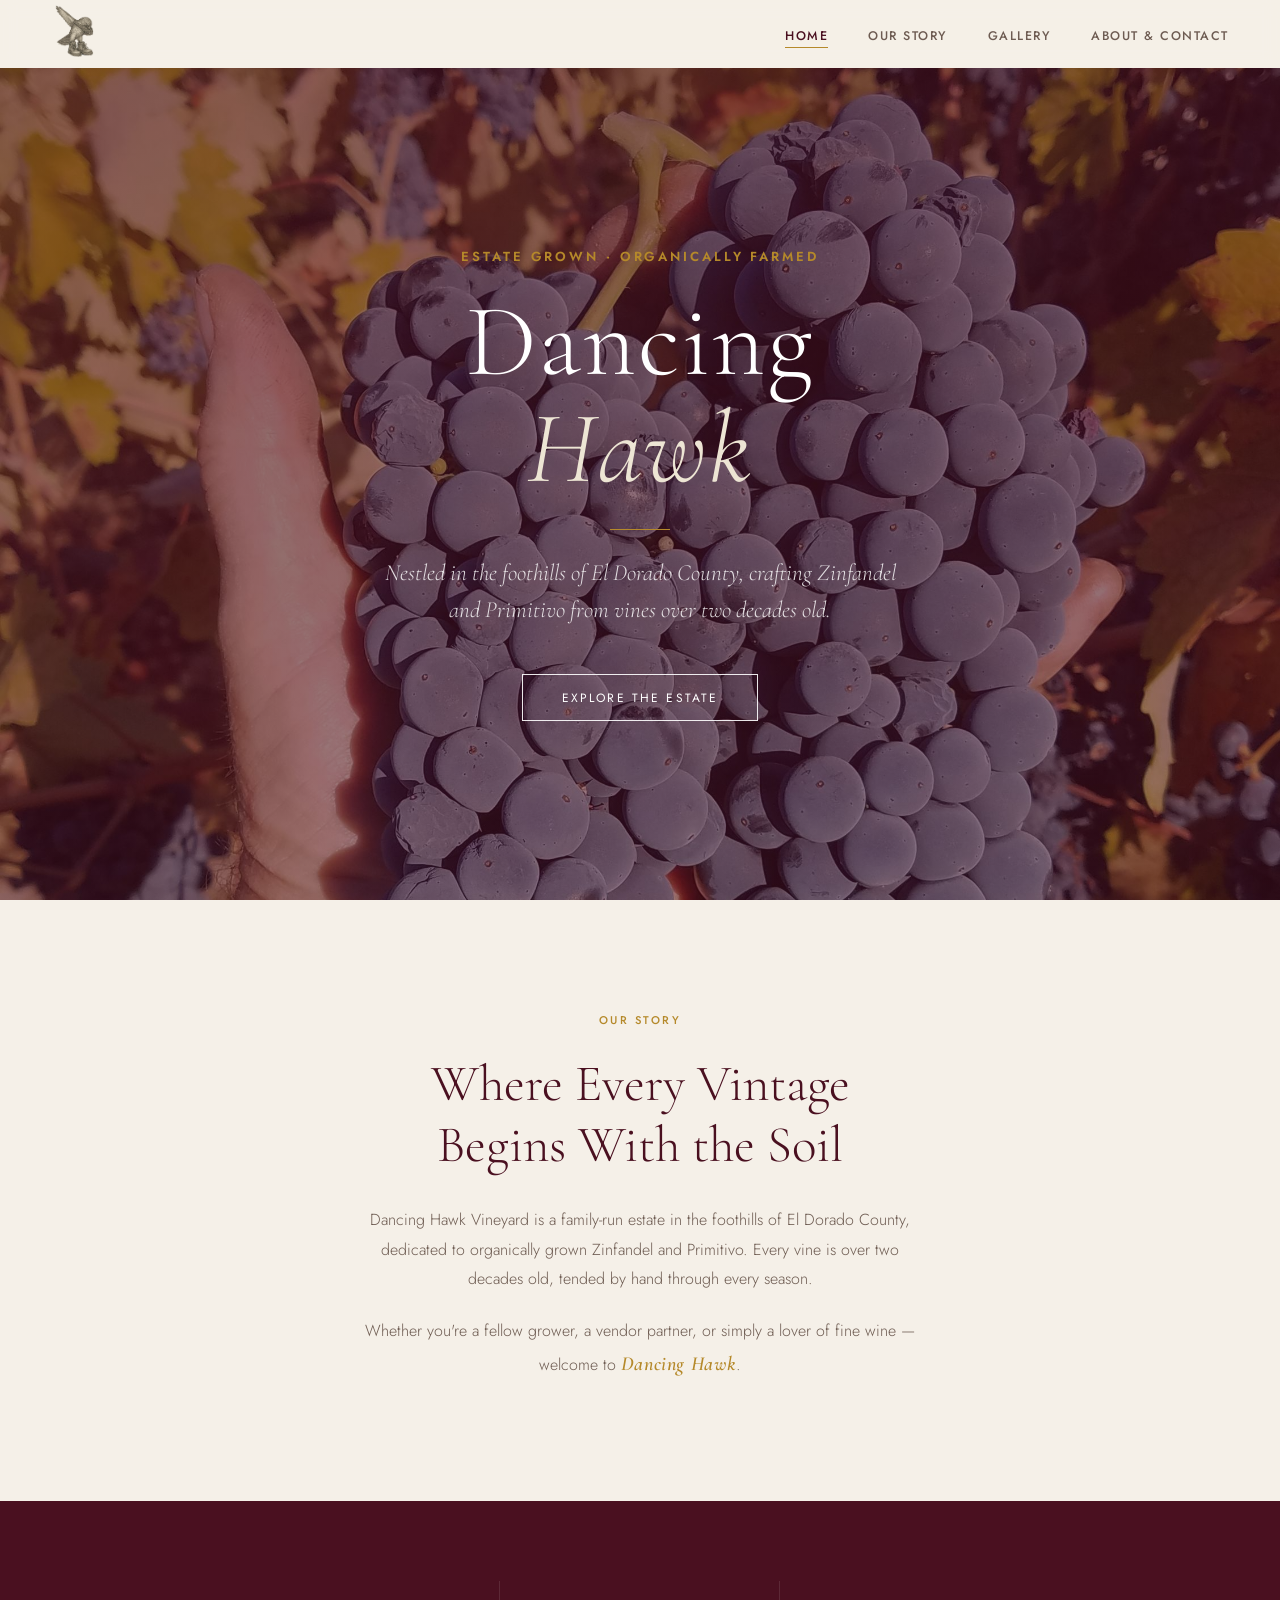
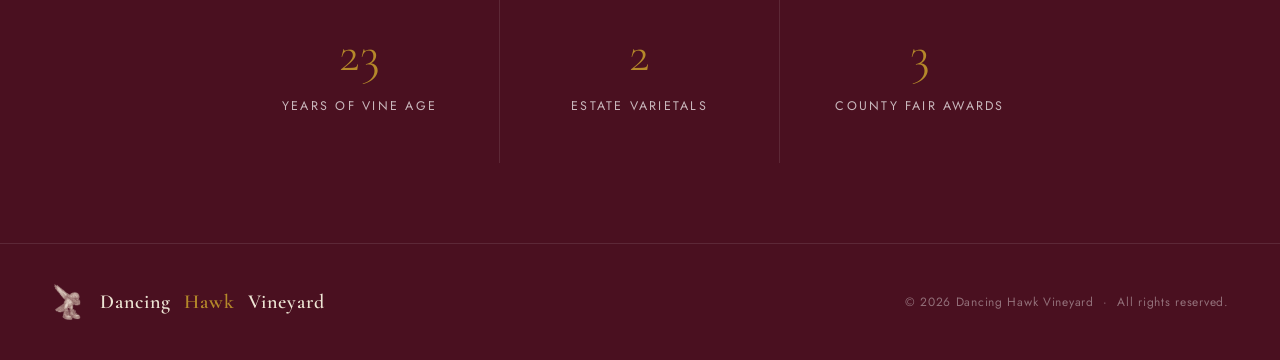
==== index.html @ 3e70b2fe "renaming to index.html for Github pages" ====
<!DOCTYPE html>

<html lang="en">
    <head>
        <meta charset="UTF-8" />
        <meta name="viewport" content="width=device-width, initial-scale=1.0" />
        <title>Dancing Hawk Vineyard</title>
        <!-- Google Fonts -->
        <link rel="preconnect" href="https://fonts.googleapis.com" />
        <link rel="preconnect" href="https://fonts.gstatic.com" crossorigin />
        <link href="https://fonts.googleapis.com/css2?family=Cormorant+Garamond:ital,wght@0,300;0,400;0,600;1,300;1,400&family=Jost:wght@300;400;500&display=swap" rel="stylesheet" />  
        <link rel="stylesheet" href="styles.css" />
    </head>
    <body>

        <!-- Navigation -->
        <nav>
            <a class="nav-brand" href="#" onclick="showPage('home')"> <img src="images/dancing-hawk-logo-removedbg.png" alt="Dancing Hawk Vineyard" class="nav-logo" /> </a>
            <ul class="nav-links">
                <li><a href="#" id="nav-home" class="active" onclick="showPage('home')">Home</a></li>
                <li><a href="#" id="nav-story" onclick="showPage('story')">Our Story</a></li>
                <li><a href="#" id="nav-gallery" onclick="showPage('gallery')">Gallery</a></li>                
                <li><a href="#" id="nav-about" onclick="showPage('about')">About & Contact</a></li>  
            </ul>
        </nav>

        <!-- Home Page -->
        <section class="page active" id="page-home">

            <!-- Hero Section -->
            <div class="hero">
                <div class="hero-bg"></div>
                <div class="hero-content">
                    <p class="hero-eyebrow">Estate Grown · Organically Farmed</p>
                    <h1 class="hero-title">Dancing<br /><em>Hawk</em></h1>
                    <div class="hero-divider"></div>
                    <p class="hero-sub">Nestled in the foothills of El Dorado County, crafting Zinfandel and Primitivo from vines over two decades old.</p>
                    <a class="hero-cta" href="#" onclick="showPage('gallery')">Explore the Estate</a>
                </div>
            </div>

            <!-- Intro Section -->
            <div class="intro-section reveal">
                <p class="section-label">Our Story</p>
                <h2 class="intro-heading">Where Every Vintage<br />Begins With the Soil</h2>
                <p class="intro-body">
                    Dancing Hawk Vineyard is a family-run estate in the foothills of El Dorado County, dedicated to organically grown Zinfandel and Primitivo. Every vine is over two decades old, tended by hand through every season.
                </p>
                <p class="intro-body">
                    Whether you're a fellow grower, a vendor partner, or simply a lover of fine wine — welcome to <span class="brand-accent">Dancing Hawk</span>.
                </p>
            </div>

            <!-- Features Section -->
            <div class="feature-strip reveal">
                <div class="feature-item">
                    <div class="feature-num">23</div>
                    <div class="feature-label">Years of Vine Age</div>
                </div>
                <div class="feature-item">
                    <div class="feature-num">2</div>
                    <div class="feature-label">Estate Varietals</div>
                </div>
                <div class="feature-item">
                    <div class="feature-num">3</div>
                    <div class="feature-label">County Fair Awards</div>
                </div>
            </div>

        </section>


        <!-- Story Page -->
        <section class="page" id="page-story">

            <!-- Story Hero -->
            <div class="story-hero">
                <div class="story-hero-bg"></div>
                <div class="story-hero-content">
                    <p class="section-label">Our Story</p>
                    <h2 class="story-hero-title">From the Ground Up</h2>
                </div>
            </div>

            <!-- The Site -->
            <div class="story-section reveal">
                <div class="story-text">
                    <p class="section-label">The Site</p>
                    <p class="story-body">Like all good stories, ours begins with the location.</p>
                    <p class="story-body">Our vineyard sits in El Dorado County, near the town of El Dorado, nestled within the Sierra Foothills AVA at 1,735 feet elevation. As they say out here, we're <em>above the fog and below the snow.</em> Neither is strictly true, but fog and snow days are few, and the valley fog often creeps right to the lowest edge of the vines.</p>
                    <p class="story-body">The property was chosen for three things: to build our home, plant our vineyard, and take in the views. To the west, the Big Canyon Reservoir, Rancho Seco, and the Sacramento Valley stretch all the way to Mt. Diablo. Pilot Hill anchors the northern skyline, and the snow-capped Crystal Range of the Sierra Nevada defines the east.</p>
                </div>
                <div class="story-image">
                    <img src="images/Clearing-PreVineyard-North.jpg" alt="The Land Before the Yineyard" />                    
                </div>
            </div>

            <!-- The Vineyard -->
            <div class="story-section story-section--reverse reveal">
                <div class="story-text">
                    <p class="section-label">The Vineyard</p>
                    <p class="story-body">The land was cleared, the home was built, and the vineyard was laid out by hand. Every post, wire, and vine placed ourselves.</p>
                    <p class="story-body">The 2.5-acre vineyard sits on a ridge in what we call a double saddle, shaped something like a Pringles chip. It dips east and west, rises north and south, with not a single level stretch of ground to be found. The rows run nearly true north to south, which serves the vines well. Cooling breezes roll down from the Sierras each night, giving way to warm valley air during the day. The fruit gets balanced hours of sun and shade, and equipment can run up and down the slope without fighting the terrain.</p>
                    <p class="story-body">Our Auburn-Series soil is shallow and rocky, perforated by ridges of Greenstone we call the <em>dragon spines,</em> running the same direction as our rows. Rather than blast them out or route around them, we incorporated them right into the vineyard.</p>
                    <p class="story-body">The farming is fully organic. No tilling, no disking, no insecticides. Native grasses and wildflowers are left to seed between the rows, keeping a healthy insect population that tends to take care of itself.</p>
                </div>
                <div class="story-image">
                    <img src="images/First-Planting-Vineyard.jpg" alt="First planting of the vineyard" />
                </div>
            </div>

            <!-- The Grapes -->
            <div class="story-section reveal">
                <div class="story-text">
                    <p class="section-label">The Grapes</p>
                    <p class="story-body">Zinfandel and Primitivo were chosen for their love of heat, their deep roots in the region, and a personal passion for what Zinfandel becomes in a glass.</p>
                    <p class="story-body">Summers here are hot and dry. Triple-digit days are common, and from May through November there is rarely a drop of rain. All vines are planted on 1103P rootstock, chosen for drought tolerance and adaptability to our sparse, rocky soil.</p>
                    <p class="story-body">We practice deficit irrigation, giving the vines just enough water to keep from burning off at the shoot tips and not a drop more. Winter rain is collected and stored; well water is used only as a last resort. The stress this puts on the vines is intentional. Smaller berries, more concentrated flavor, earlier ripening.</p>
                    <p class="story-body">By Labor Day, the Zinfandel is typically ready at around 24° Brix and 3.7 pH. Leave it a few weeks longer and we've seen it climb as high as 33° Brix. Rich, powerful, and entirely this place.</p>
                </div>
                <div class="story-image">
                    <img src="images/Nighttime-Bottling.jpg" alt="Bottling night" />
                </div>
            </div>

        </section>



        <!-- Gallery Page -->
        <section class="page" id="page-gallery">

            <!-- Gallery Header -->
            <div class="gallery-header reveal">
                <p class="section-label">Our Vineyard</p>
                <h2 class="gallery-title">A Glimpse of the Estate</h2>
            </div>

            <!-- Gallery Grid -->
            <div class="gallery-grid">
                <div class="gallery-item">
                    <img src="images/Lupine-Field.jpg" alt="Lupine fields in spring" />
                    <div class="gallery-caption"><p>Spring — Florescence</p></div>
                </div>

                <div class="gallery-item">
                    <img src="images/Beautiful-Vineyard-Sunset.jpg" alt="Vineyard at golden hour" />
                    <div class="gallery-caption"><p>Summer — Golden Hour</p></div>
                </div>

                <div class="gallery-item">
                    <img src="images/Primitivo-Picking-Harvest.jpg" alt="Primitivo picking at harvest" />
                    <div class="gallery-caption"><p>Fall — Harvest</p></div>
                </div>

                <div class="gallery-item">
                    <img src="images/Snowy-Vineyard-With-Son-Looking-In.jpg" alt="Vineyard in winter" />
                    <div class="gallery-caption"><p>Winter — Dormancy</p></div>
                </div>
            </div>

        </section>


        <!-- About & Contact Page -->
        <section class="page" id="page-about">

            <!-- About Layout -->
            <div class="about-layout reveal">

                <!-- Left Column: About -->
                <div class="about-col">
                    <p class="section-label">About the Vineyard</p>
                    <h2 class="about-heading">Rooted in Craft,<br />Guided by the Seasons</h2>
                    <p class="about-body">
                        Dancing Hawk Vineyard is owned and operated by Ken Johnson — viticulturalist, grower, and home winemaker operating out of El Dorado County, California.
                    </p>
                    <p class="about-body">
                        The estate grows two varietals: Zinfandel from an old vine clone originating in Monterey circa 1860, and Primitivo Clone 3 from UC Davis. Both are organically farmed on 23-year-old vines grown on 1103P rootstock.
                    </p>
                    <p class="about-body">
                        Grapes sourced from Dancing Hawk have gone on to win awards at the El Dorado County Fair, Amador County Fair, and Sacramento State Fair.
                    </p>
                    <div class="about-signature">Ken Johnson</div>
                </div>

                <!-- Right Column: Contact -->
                <div class="contact-col">
                    <div class="contact-card">
                        <h3 class="contact-heading">Get in Touch</h3>
                        <p class="contact-sub">Trade inquiries, vendor partnerships, and general questions welcome.</p>

                        <div class="form-group">
                            <label for="name">Your Name</label>
                            <input type="text" id="name" placeholder="Jane Smith"  />
                        </div>
                        <div class="form-group">
                            <label for="email">Email Address</label>
                            <input type="email" id="email" placeholder="jane@smith.com" />
                        </div>
                        <div class="form-group">
                            <label for="reason">Inquiry Type</label>
                            <select id="reason">
                                <option value="">— Select One —</option>
                                <option>Vendor / Trade Partnership</option>
                                <option>Wholesale Inquiry</option>
                                <option>General Question</option>
                                <option>Other</option>
                            </select>
                        </div>
                        <div class="form-group">
                            <label for="message">Message</label>
                            <textarea id="message" placeholder="Write your message here..."></textarea>
                        </div>
                        <button class="contact-submit-btn" onClick="handleSubmit()">Send Message</button>

                        <div class="contact-details">
                            <div class="contact-detail-row">
                                <span class="detail-label">Location</span>
                                <span class="detail-value">El Dorado County, California</span>
                            </div>
                            <div class="contact-detail-row">
                                <span class="detail-label">Email</span>
                                <span class="detail-value">kjatfarm@gmail.com</span>
                            </div>
                            <div class="contact-detail-row">
                                <span class="detail-label">Phone</span>
                                <span class="detail-value">530-391-2507</span>
                            </div>
                        </div>
                    </div>
                </div>  

            </div>

        </section>


        <!-- Footer  -->
        <footer>
            <div class="footer-brand">
                <img src="images/dancing-hawk-logo-removedbg.png" alt="Dancing Hawk Vineyard" class="footer-logo" /> Dancing <span>Hawk</span> Vineyard
            </div>
            <div class="footer-copy">
                &copy; <span id="year"></span> Dancing Hawk Vineyard &nbsp;·&nbsp; All rights reserved.
            </div>        
        </footer>


        

         <script src="script.js"></script>
    </body>
</html>
---- styles.css ----
:root {
    --wine:      #4a1020;
    --wine-mid:  #6b1c30;
    --cream:     #f5f0e8;
    --parchment: #ede5d4;
    --gold:      #b5892a;
    --sage:      #4a5e42;
    --text:      #2a1f1a;
    --muted:     #6e5c52;
    --border:    rgba(74, 16, 32, 0.15);
}

/* Strips Browser Default Styles */
*, *::before, *::after {
    box-sizing: border-box;
    margin: 0;
    padding: 0;
}

/* Body Styles */
body {
    font-family: 'Jost', sans-serif;
    background-color: var(--cream);
    color: var(--text);
    min-height: 100vh;
}

/* Reset Default Link Styles */
a {
    color: inherit;
    text-decoration: none;
}

/* Brand Accent */
.brand-accent {
  font-family: 'Cormorant Garamond', serif;
  font-style: italic;
  font-weight: 600;
  color: var(--gold);
  font-size: 1.25em;
  letter-spacing: 0.03em;
}

/* Navigation Styles */
nav {
    position: fixed;
    top: 0;
    left: 0;
    right: 0;
    z-index: 100;
    background: rgba(245, 240, 232, 0.96);
    backdrop-filter: blur(8px);
    display: flex;
    align-items: center;
    justify-content: space-between;
    padding: 0 4vw;
    height: 68px;
    transition: height 0.3s ease;
}

/* Navigation Brand */
.nav-brand {
    font-family: 'Cormorant Garamond', serif;
    font-size: 1.45rem;
    font-weight: 600;
    color: var(--wine);
    letter-spacing: 0.04em;
    text-decoration: none;
}

.nav-brand span {
    color: var(--gold);
}

/* Navigation Links */
.nav-links {
    display: flex;
    gap: 2.5rem;
    list-style: none;
}

.nav-links a {
    font-size: 0.78rem;
    font-weight: 500;
    letter-spacing: 0.12em;
    text-transform: uppercase;
    text-decoration: none;
    color: var(--muted);
    transition: color 0.2s;
}

.nav-links a:hover {
    color: var(--wine);
}

.nav-links a.active {
    color: var(--wine);
    border-bottom: 1.5px solid var(--gold);
    padding-bottom: 2px;
}

nav.scrolled {
    height: 54px;
}





/* Page Selection */
.page {
    display: none;
    padding-top: 68px;
    min-height: 100vh;
    animation: none;
}

.page.active {
    display: block;
}




/* Logo */
.nav-logo {
    height: 52px;
    width: auto;
    mix-blend-mode: multiply;
}




/* Hero Section */
.hero {
    position: relative;
    height: calc(100vh - 68px);
    display: flex;
    flex-direction: column;
    align-items: center;
    justify-content: center;
    text-align: center;
    overflow: hidden;
}

.hero-bg {
    position: absolute;
    inset: 0;
    background: linear-gradient(
        to bottom,
        rgba(74, 16, 32, 0.65) 0%,
        rgba(74, 16, 32, 0.60) 60%,
        rgba(74, 16, 32, 0.55) 100%
    ), url('images/zin-at-harvest-cluster.jpg') center 30% / cover no-repeat;
    background-color: var(--wine-mid);
}

.hero-content {
    position: absolute;
    z-index: 1;
    padding: 0 2rem;
}

.hero-eyebrow {
    font-size: 0.82rem;
    font-weight: 600;
    letter-spacing: 0.22em;
    text-transform: uppercase;
    color: var(--gold);
    margin-bottom: 1.4rem;
    animation: fadeUp 0.8s ease both;
    animation-delay: 0.2s;
}

.hero-title {
    font-family: 'Cormorant Garamond', serif;
    font-size: clamp(3.2rem, 8vw, 6.5rem);
    font-weight: 300;
    line-height: 1.05;
    color: #fff;
    letter-spacing: 0.02em;
    margin-bottom: 0.2em;
    animation: fadeUp 0.9s ease both;
    animation-delay: 0.45s;
}

.hero-title em {
    font-style: italic;
    color: var(--parchment);
}

.hero-divider {
    width: 60px;
    height: 1px;
    background: var(--gold);
    margin: 1.6rem auto;
    animation: expandWidth 0.7s ease both;
    animation-delay: 0.85s;
    width: 0;
}

.hero-sub {
    font-family: 'Cormorant Garamond', serif;
    font-size: clamp(1.1rem, 2.5vw, 1.45rem);
    font-weight: 300;
    font-style: italic;
    color: rgba(255, 255, 255, 0.82);
    max-width: 520px;
    line-height: 1.6;
    animation: fadeUp 0.8s ease both;
    animation-delay: 1s;
}

.hero .hero-cta {
    margin-top: 2.8rem;
    display: inline-block;
    border: 1px solid rgba(255, 255, 255, 0.9);
    color: #fff;
    text-decoration: none;
    font-size: 0.75rem;
    letter-spacing: 0.18em;
    text-transform: uppercase;
    padding: 0.85rem 2.4rem;
    transition: background 0.25s, border-color 0.25s;
    animation: fadeUp 0.8s ease both;
    animation-delay: 1.25s;
}

.hero .hero-cta:hover {
    background: rgba(255, 255, 255, 0.12);
    border-color: rgba(255, 255, 255, 0.85);
}


/* Intro Section */
.intro-section {
    max-width: 780px;
    margin: 0 auto;
    padding: 7rem 2rem 6rem;
    text-align: center;
}

.section-label {
    font-size: 0.7rem;
    font-weight: 500;
    letter-spacing: 0.22em;
    text-transform: uppercase;
    color: var(--gold);
    margin-bottom: 1.6rem;
}

.intro-heading {
    font-family: 'Cormorant Garamond', serif;
    font-size: clamp(2rem, 5vw, 3.2rem);
    font-weight: 300;
    line-height: 1.2;
    color: var(--wine);
    margin-bottom: 1.8rem;
}

.intro-body {
    font-size: 1rem;
    line-height: 1.85;
    color: var(--muted);
    font-weight: 300;
    max-width: 550px;
    margin: 0 auto 1.4rem;
}


/* Features Section */
.feature-strip {
    background: var(--wine);
    padding: 5rem 2rem 5rem;
    display: flex;
    justify-content: center;
}

.feature-item {
    flex: 1;
    max-width: 280px;
    text-align: center;
    padding: 3rem 2.5rem;
    border-right: 1px solid rgba(255, 255, 255, 0.1);
}

.feature-item:last-child {
    border-right: none;
}

.feature-num {
    font-family: 'Cormorant Garamond', serif;
    font-size: 3.2rem;
    font-weight: 300;
    color: var(--gold);
    line-height: 1;
    margin-bottom: 1rem;    
}

.feature-label {
    font-size: 0.78rem;
    letter-spacing: 0.18em;
    text-transform: uppercase;
    color: rgba(255, 255, 255, 0.7);
}



/* Story Section */
.story-hero {
    position: relative;
    height: 50vh;
    display: flex;
    align-items: center;
    justify-content: center;
    text-align: center;
    overflow: hidden;
}

.story-hero-bg {
    position: absolute;
    inset: 0;
    background: linear-gradient( to bottom, rgba(74, 16, 32, 0.6) 0%, rgba(74, 16, 32, 0.5) 100%), 
        url('images/Beautiful-Vineyard-Sunset.jpg') center / cover no-repeat;
    background-color: var(--wine-mid);
}

.story-hero-content {
    position: relative;
    z-index: 1;
}

.story-hero-title {
    font-family: 'Cormorant Garamond', serif;
    font-size: clamp(2.5rem, 6vw, 5rem);
    font-weight: 300;
    color: #fff;
    letter-spacing: 0.02em;
    margin-top: 0.8rem;
}

.story-section {
    max-width: 1100px;
    margin: 0 auto;
    padding: 5rem 2rem;
    display: grid;
    grid-template-columns: 1fr 1fr;
    gap: 5rem;
    align-items: stretch;
}

.story-section--reverse {
    direction: rtl;
}

.story-section--reverse .story-text {
    direction: ltr;
}

.story-section--reverse .story-image {
    direction: ltr;
}

.story-text .section-label {
    margin-bottom: 1.2rem;
}

.story-body {
    font-size: 0.97rem;
    line-height: 1.9;
    color: var(--muted);
    font-weight: 300;
    margin-bottom: 1.2rem;
}

.story-body em {
    font-style: italic;
    color: var(--text);
}

.story-image img {
    width: 100%;
    height: 100%;
    min-height: 320px;
    object-fit: cover;
    display: block;
}

/* Story Divider Between Sections */
.story-section + .story-section {
    border-top: 1px solid var(--border);
}




/* Gallery Section */
.gallery-header {
    text-align: center;
    padding: 3rem 2rem 2rem;
}

.gallery-title {
    font-family: 'Cormorant Garamond', serif;
    font-size: clamp(2rem, 5vw, 3rem);
    font-weight: 300;
    color: var(--wine);
    margin-bottom: 0.8rem;
}

.gallery-grid {
    display: grid;
    grid-template-columns: 1fr 1fr;
    gap: 6px;
    padding: 0 6px 6px;
}

.gallery-item {
    position: relative;
    overflow: hidden;
}

.gallery-item img {
    width: 100%;
    height: 480px;
    object-fit: cover;
    display: block;
    transition: transform 0.5s ease;
}

.gallery-item:hover img {
    transform: scale(1.05);
}

.gallery-caption {
    position: absolute;
    bottom: 0;
    left: 0;
    right: 0;
    background: linear-gradient(transparent, rgba(74, 16, 32, 0.75));
    padding: 3rem 1.5rem 1.2rem;
    opacity: 0;
    transition: opacity 0.3s ease;
}

.gallery-item:hover .gallery-caption {
    opacity: 1;
}

.gallery-caption p {
    color: #fff;
    font-family: 'Cormorant Garamond', serif;
    font-size: 1.1rem;
    font-style: italic;
    letter-spacing: 0.08em;
}




/* About Section */
.about-layout {
    max-width: 1100px;
    margin: 0 auto;
    padding: 5rem 2rem 6rem;
    display: grid;
    grid-template-columns: 1fr 1fr;
    gap: 3rem;
    align-items: start;
}

.about-heading {
    font-family: 'Cormorant Garamond', serif;
    font-size: clamp(2rem, 5vw, 3rem);
    font-weight: 300;
    color: var(--wine);
    margin: 0.8rem 0 1.6rem;
    line-height: 1.2;
}

.about-body {
    font-size: 0.97rem;
    line-height: 1.9;
    color: var(--text);
    font-weight: 400;
    margin-bottom: 1.4rem;
}

.about-signature {
    font-family: 'Cormorant Garamond', serif;
    font-size: 1.7rem;
    font-style: italic;
    color: var(--wine-mid);
    margin-bottom: 2rem;
}


/* Contact Section */
.contact-card {
    background: #e4d9c4;
    border: 1px solid var(--border);
    padding: 2.5rem;
}

.contact-heading {
    font-family: 'Cormorant Garamond', serif;
    font-size: 2rem;
    font-weight: 600;
    color: var(--wine);
    margin-bottom: 0.4rem;
}

.contact-sub {
    font-size: 1rem;
    color: var(--muted);
    margin-bottom: 2rem;
    font-weight: 300;
}

.form-group {
    margin-bottom: 1.2rem;
}

.form-group label {
    display: block;
    font-size: 0.72rem;
    letter-spacing: 0.14rem;
    text-transform: uppercase;
    color: var(--muted);
    margin-bottom: 0.45rem;
}

.form-group input, .form-group textarea, .form-group select {
    width: 100%;
    background: var(--cream);
    border: 1px solid var(--border);
    padding: 0.7rem 0.9rem;
    font-family: 'Jost', sans-serif;
    font-size: 0.95rem;
    color: var(--text);
    outline: none;
    transition: border-color 0.2s;
    appearance: none;
    text-align: center;
}

.form-group select:hover {
    border-color: var(--wine);
    cursor:pointer;
}

.form-group input, .form-group textarea {
    text-align: left;
}

.form-group textarea {
    resize: vertical;
    min-height: 100px;
}

.contact-submit-btn {
    width: 100%;
    background: var(--wine);
    color: var(--cream);
    border: none;
    cursor: pointer;
    font-family: 'Jost', sans-serif;
    font-size: 0.78rem;
    letter-spacing: 0.16em;
    text-transform: uppercase;
    padding: 1rem;
    margin-top: 0.5rem;
    transition: background 0.22s;
}

.contact-submit-btn:hover {
    background: var(--wine-mid);
}


/* Contact Details */
.contact-details {
    margin-top: 2rem;
    padding-top: 1.6rem;
    border-top: 1px solid var(--border);
}

.contact-detail-row {
    display: flex;
    gap: 0.8rem;
    align-items: flex-start;
    margin-bottom: 0.9rem;
}

.detail-label {
    font-size: 0.7rem;
    letter-spacing: 0.14em;
    text-transform: uppercase;
    color: var(--gold);
    min-width: 60px;
    padding-top: 2px;
}

.detail-value {
    font-size: 0.9rem;
    color: var(--muted);
    font-weight: 300;
}




/* Footer Styles */
footer {
    background: var(--wine);
    padding: 2.5rem 4vw;
    display: flex;
    align-items: center;
    justify-content: space-between;
    border-top: 1px solid rgba(255, 255, 255, 0.1);
}

.footer-brand {
    display: flex;
    align-items: center;
    gap: 0.8rem;
    font-family: 'Cormorant Garamond', serif;
    font-size: 1.25rem;
    font-weight: 600;
    color: var(--parchment);
    letter-spacing: 0.05em;
}

.footer-brand span {
    color: var(--gold);
}

.footer-copy {
    font-size: 0.75rem;
    color: rgba(255, 255, 255, 0.4);
    letter-spacing: 0.06em;
}

.footer-logo {
    height: 36px;
    width: auto;
    mix-blend-mode: screen;
}




/** Animations and Transitions **/
@keyframes fadeUp {
    from { opacity: 0; transform: translateY(28px); }
    to   { opacity: 1; transform: translateY(0); }
}

@keyframes expandWidth {
    from { width: 0; }
    to   { width: 60px; }
}

/* Scroll Reveal */
.reveal {
    opacity: 0;
    transform: translateY(36px); 
    transition: opacity 0.7s ease, transform 0.7s ease;
}

.reveal.revealed {
    opacity: 1;
    transform: translateY(0);
}



/** Page Fade Transitions **/
.page.active {
    animation: fadeIn 0.4s ease both;
}

@keyframes fadeIn {
    from { opacity: 0; }
    to   { opacity: 1; }
}




/* Responsive Styles */
@media (max-width: 768px) {

    /* Shrinks Navigation gap between links */
    .nav-links {
        gap: 1.2rem;
    }

    .nav-brand {
        font-size: 1.2rem;
    }

    /*Stacks Feature Items Vertically*/
    .feature-strip {
        flex-direction: column;
        align-items: center;
        padding: 3rem 2rem;
    }

    .feature-item {
        border-right: none;
        border-bottom: 1px solid rgba(255, 255, 255, 0.1);
        width: 100%;
        max-width: 100%;
        padding: 2rem 1.5rem;
    }

    .feature-item:last-child {
        border-bottom: none;
    }

    /* Story Section is Vertically Stacked */
    .story-section {
        grid-template-columns: 1fr;
        gap: 2rem;
        padding: 3rem 1.5rem;
    }

    .story-section--reverse {
        direction: ltr;
    }

    .story-image img {
        min-height: 260px;
    }

    /* Gallery Grid Becomes Single Column */
    .gallery-grid {
        grid-template-columns: 1fr;
    }

    .gallery-item img {
        height: 320px;
    }

    /* About Section Stacks Vertically */
    .about-layout {
        grid-template-columns: 1fr;
        gap: 2.5rem;
        padding: 3rem 1.5rem;
    }

    .hero-content {
        text-align: center;
        width: 100%;
    }

    footer {
        flex-direction: column;
        text-align: center;
        gap: 0.8rem;
        padding: 2rem;
    }
}

@media (max-width: 520px) {

    /* Navigation links for mobile */
    .nav-links {
        gap: 0.8rem;
    }

    .nav-links a {
        font-size: 0.68rem;
    }

    /* Hero Text Shrinks */
    .hero-sub {
        font-size: 1rem;
    }

    /* Intro Padding Shrinks */
    .intro-section {
        padding: 4rem 1.5rem 3rem;
    }

    .gallery-item img {
        height: 260px;
    }
}
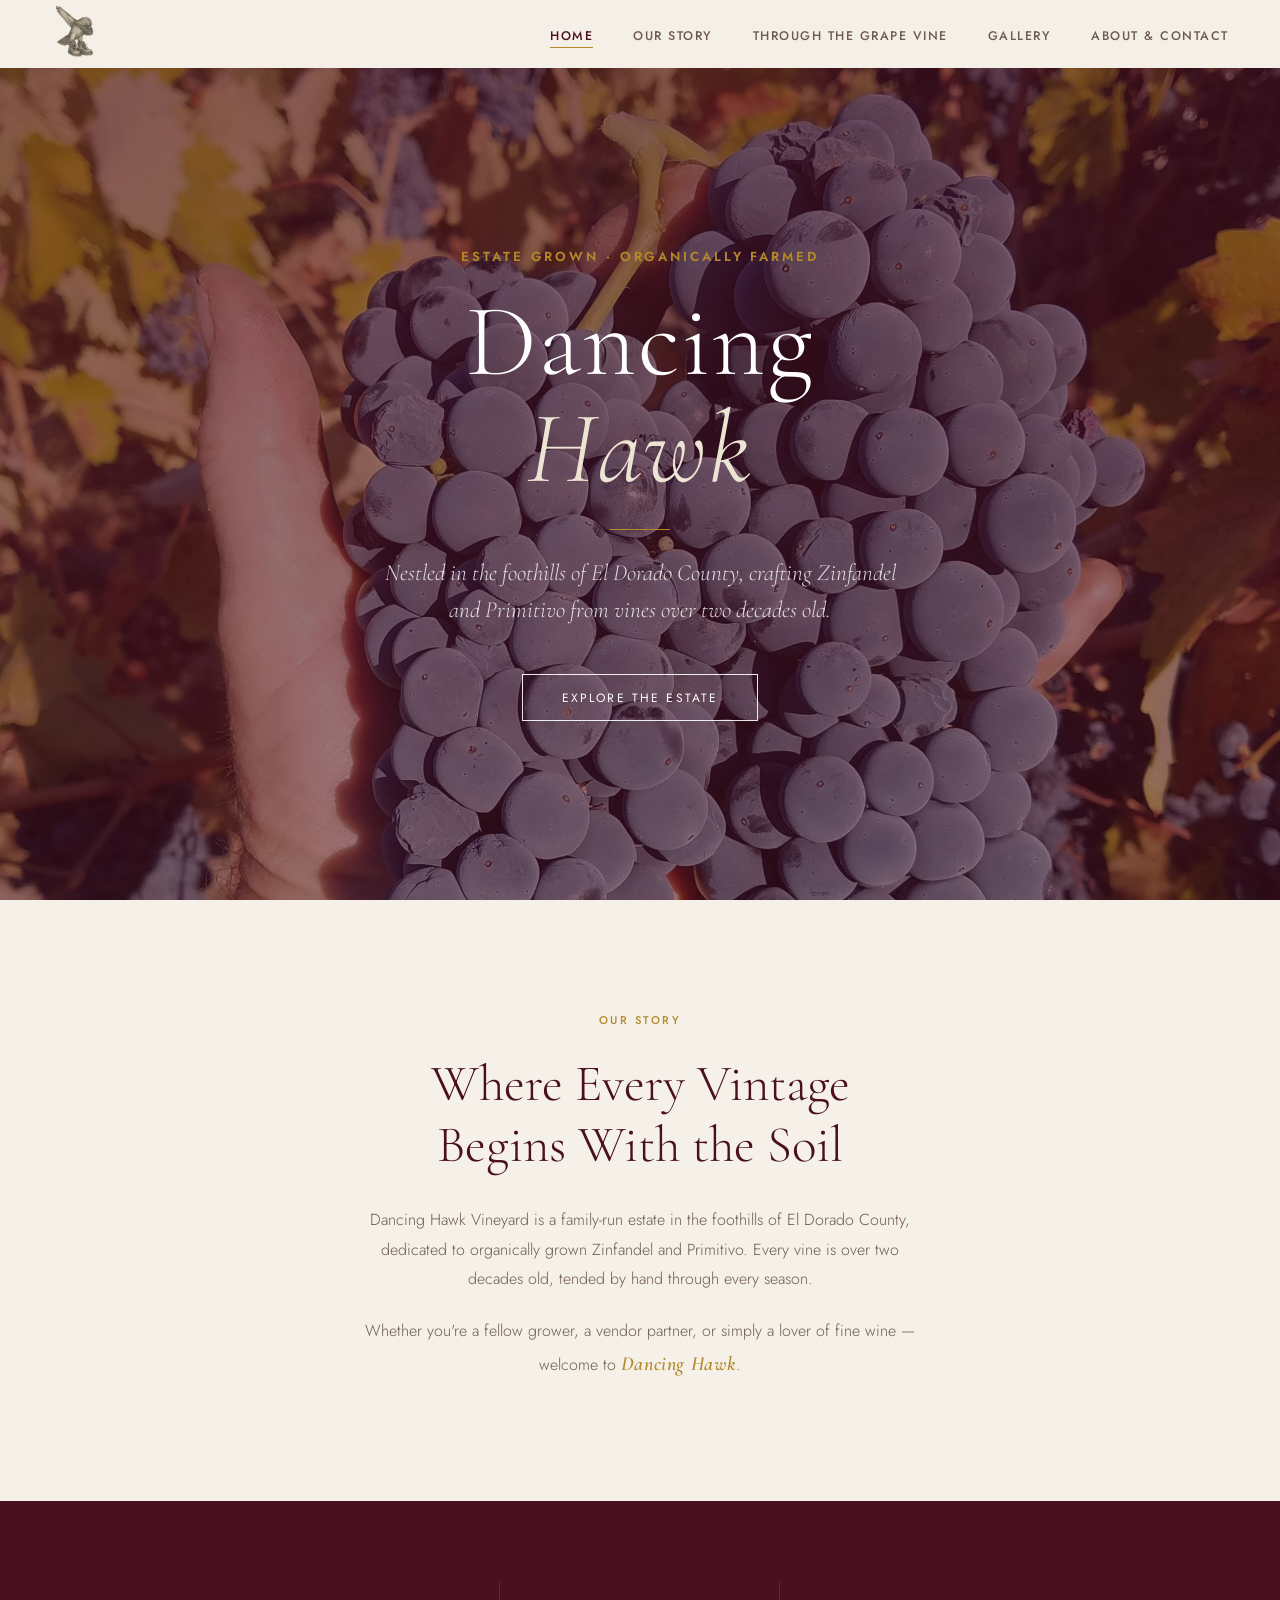
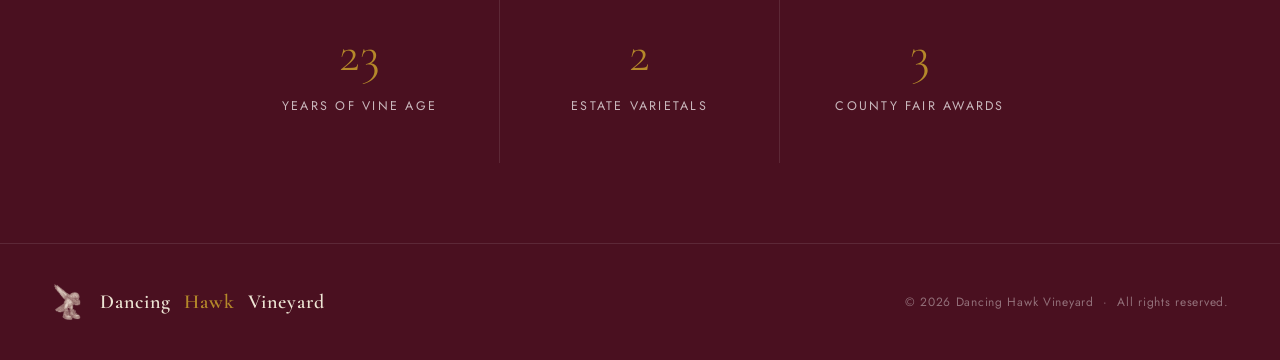
==== commit 0bd3ee14: "Added Blog Page" ====
--- a/index.html
+++ b/index.html
@@ -15,12 +15,13 @@
 
         <!-- Navigation -->
         <nav>
-            <a class="nav-brand" href="#" onclick="showPage('home')"> <img src="images/dancing-hawk-logo-removedbg.png" alt="Dancing Hawk Vineyard" class="nav-logo" /> </a>
+            <a class="nav-brand" href="javascript:void(0)" onclick="showPage('home')"> <img src="images/dancing-hawk-logo-removedbg.png" alt="Dancing Hawk Vineyard" class="nav-logo" /> </a>
             <ul class="nav-links">
-                <li><a href="#" id="nav-home" class="active" onclick="showPage('home')">Home</a></li>
-                <li><a href="#" id="nav-story" onclick="showPage('story')">Our Story</a></li>
-                <li><a href="#" id="nav-gallery" onclick="showPage('gallery')">Gallery</a></li>                
-                <li><a href="#" id="nav-about" onclick="showPage('about')">About & Contact</a></li>  
+                <li><a href="javascript:void(0)" id="nav-home" class="active" onclick="showPage('home')">Home</a></li>
+                <li><a href="javascript:void(0)" id="nav-story" onclick="showPage('story')">Our Story</a></li>
+                <li><a href="javascript:void(0)" id="nav-vintages" onclick="showPage('vine')">Through the Grape Vine</a></li>
+                <li><a href="javascript:void(0)" id="nav-gallery" onclick="showPage('gallery')">Gallery</a></li>
+                <li><a href="javascript:void(0)" id="nav-about" onclick="showPage('about')">About & Contact</a></li> 
             </ul>
         </nav>
 
@@ -35,7 +36,7 @@
                     <h1 class="hero-title">Dancing<br /><em>Hawk</em></h1>
                     <div class="hero-divider"></div>
                     <p class="hero-sub">Nestled in the foothills of El Dorado County, crafting Zinfandel and Primitivo from vines over two decades old.</p>
-                    <a class="hero-cta" href="#" onclick="showPage('gallery')">Explore the Estate</a>
+                    <a class="hero-cta" href="javascript:void(0)" onclick="showPage('gallery')">Explore the Estate</a>
                 </div>
             </div>
 
@@ -121,6 +122,43 @@
                 <div class="story-image">
                     <img src="images/Nighttime-Bottling.jpg" alt="Bottling night" />
                 </div>
+            </div>
+
+        </section>
+
+
+        <!-- Through the Grape Vine Page-->
+        <section class="page" id="page-vine">
+
+            <!-- Page Header -->
+             <div class="vine-header reveal">
+                <p class="section-label">From the Vineyard</p>
+                <h2 class="vine-title">Through the Grapevine</h2>
+                <p class="vine-subtitle">Updates, observations, and notes from the field. Straight from Ken's Mouth.</p>
+            </div>
+
+            <!-- Posts Container -->
+            <div class="vine-posts">
+                <!-- Copy this block to add a new entry. Fill in title, date, text, and photo. -->
+                <article class="vine-post reveal">
+
+                    <!-- Post Title -->
+                     <h3 class="post-title">Example Post Title</h3>
+
+                    <!-- Post Date -->
+                    <p class="post-date">June 15, 2026</p>
+
+                    <!-- Photos, upload images to folder first -->
+                     <div class="post-image">
+                        <img src="images/Primitivo-Picking-Harvest.jpg" alt="Describe your image here"/>
+                     </div>
+
+                     <!-- ✏️ YOUR TEXT — add as many paragraphs as needed -->
+                    <p class="post-body">This is where Ken can write his update. He can write as much or as little as he wants here. Just replace this text with whatever 
+                        he wishes to convey about the happenings in the vineyard.</p>
+                    <p class="post-body">He can add a second paragraph here if he wants to say more.</p>
+
+                </article>
             </div>
 
         </section>
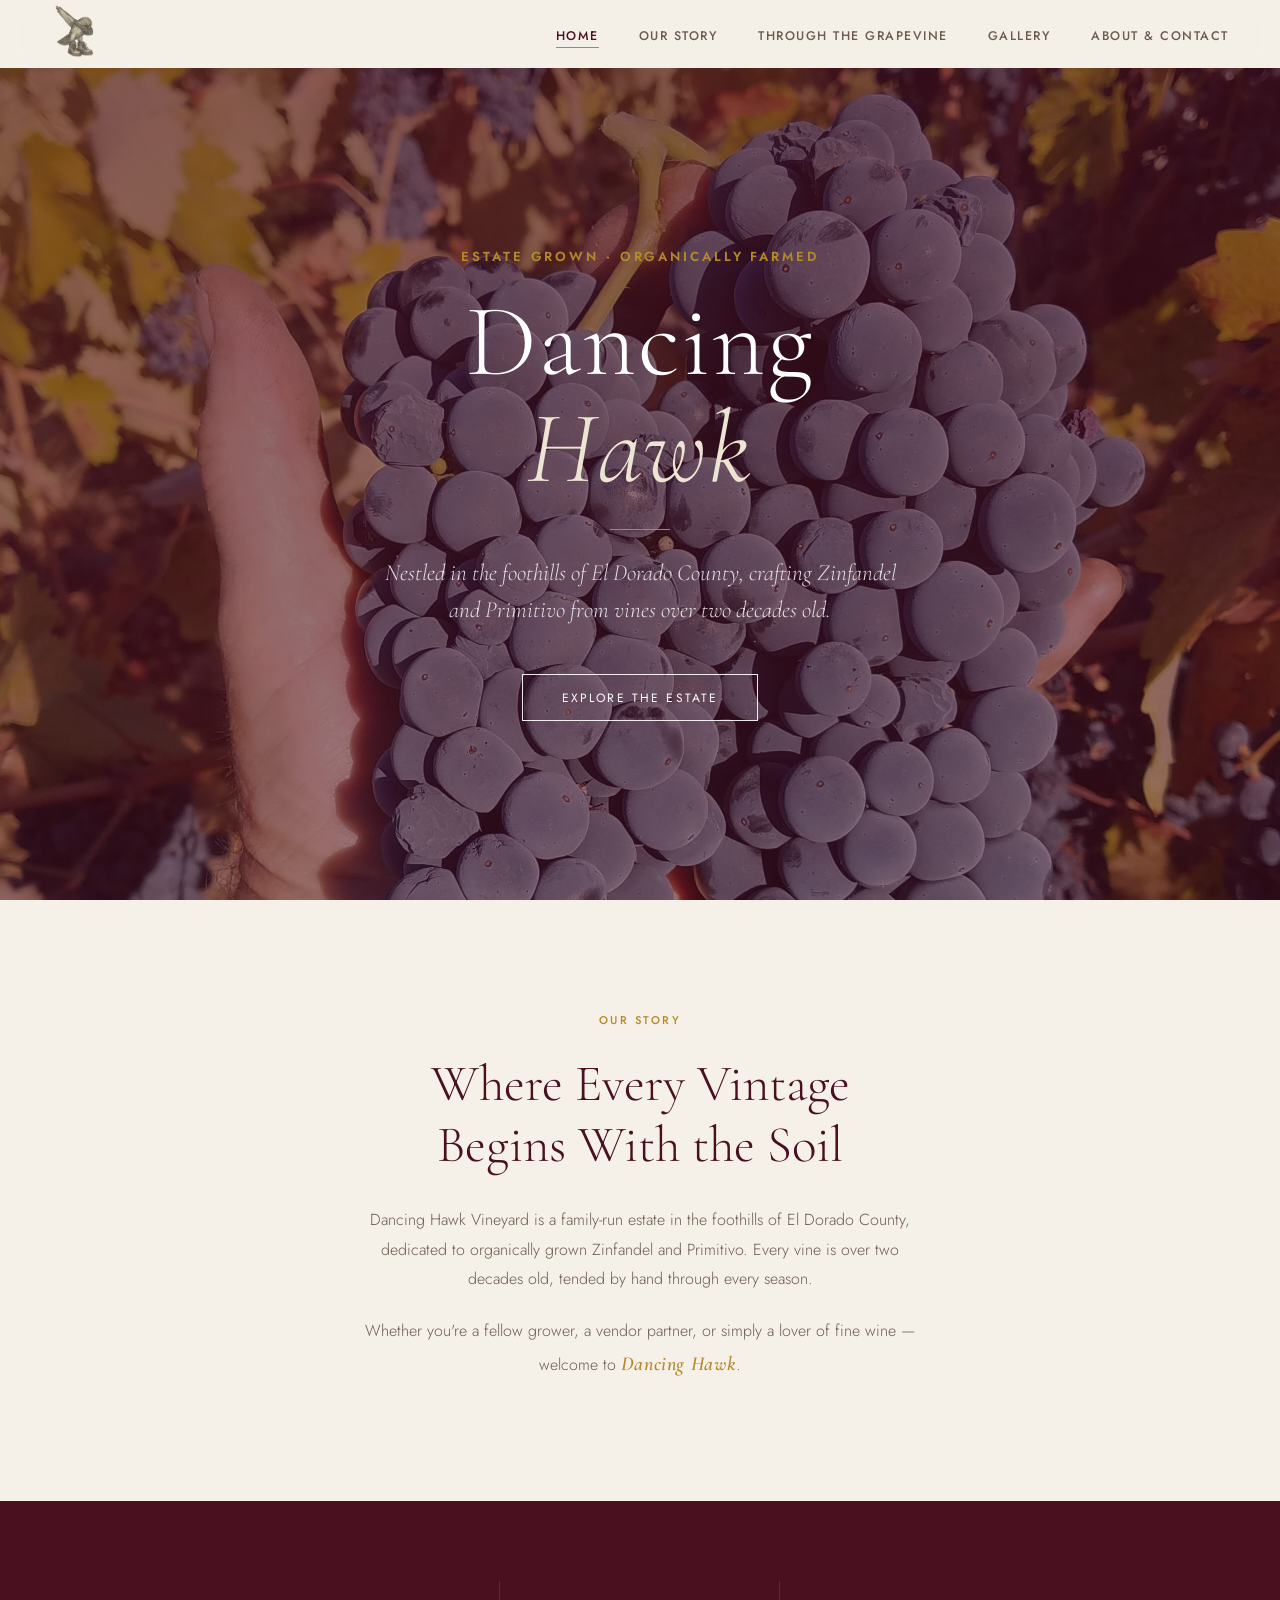
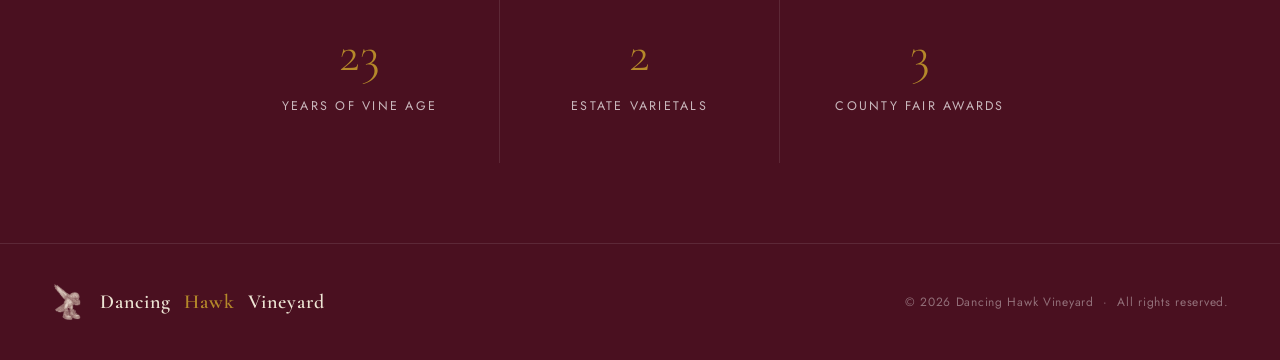
==== commit 0bdadd78: "Added second draft section for page, fixed broken navigation for Grapevine. Fixed issues in contact " ====
--- a/index.html
+++ b/index.html
@@ -5,6 +5,17 @@
         <meta charset="UTF-8" />
         <meta name="viewport" content="width=device-width, initial-scale=1.0" />
         <title>Dancing Hawk Vineyard</title>
+        <meta name="description" content="Dancing Hawk Vineyard is a family-run estate in the Sierra Foothills of El Dorado County, California, growing organically farmed Zinfandel and Primitivo on 23-year-old vines." />
+        <link rel="icon" href="images/dancing-hawk-logo-removedbg.png" />
+
+        <!-- Link preview cards (texts, Facebook, iMessage, etc.) -->
+        <meta property="og:type" content="website" />
+        <meta property="og:title" content="Dancing Hawk Vineyard" />
+        <meta property="og:description" content="Estate grown, organically farmed Zinfandel and Primitivo from the foothills of El Dorado County, California." />
+        <meta property="og:url" content="https://dancinghawkvineyard.com/" />
+        <meta property="og:image" content="https://dancinghawkvineyard.com/images/Beautiful-Vineyard-Sunset.jpg" />
+        <meta name="twitter:card" content="summary_large_image" />
+
         <!-- Google Fonts -->
         <link rel="preconnect" href="https://fonts.googleapis.com" />
         <link rel="preconnect" href="https://fonts.gstatic.com" crossorigin />
@@ -16,12 +27,18 @@
         <!-- Navigation -->
         <nav>
             <a class="nav-brand" href="javascript:void(0)" onclick="showPage('home')"> <img src="images/dancing-hawk-logo-removedbg.png" alt="Dancing Hawk Vineyard" class="nav-logo" /> </a>
-            <ul class="nav-links">
+
+            <!-- Mobile menu button, hidden on desktop via CSS -->
+            <button class="nav-toggle" id="nav-toggle" type="button" aria-label="Open menu" aria-expanded="false" aria-controls="nav-links" onclick="toggleNav()">
+                <span></span><span></span><span></span>
+            </button>
+
+            <ul class="nav-links" id="nav-links">
                 <li><a href="javascript:void(0)" id="nav-home" class="active" onclick="showPage('home')">Home</a></li>
                 <li><a href="javascript:void(0)" id="nav-story" onclick="showPage('story')">Our Story</a></li>
-                <li><a href="javascript:void(0)" id="nav-vintages" onclick="showPage('vine')">Through the Grape Vine</a></li>
+                <li><a href="javascript:void(0)" id="nav-vine" onclick="showPage('vine')">Through the Grapevine</a></li>
                 <li><a href="javascript:void(0)" id="nav-gallery" onclick="showPage('gallery')">Gallery</a></li>
-                <li><a href="javascript:void(0)" id="nav-about" onclick="showPage('about')">About & Contact</a></li> 
+                <li><a href="javascript:void(0)" id="nav-about" onclick="showPage('about')">About &amp; Contact</a></li>
             </ul>
         </nav>
 
@@ -92,7 +109,7 @@
                     <p class="story-body">The property was chosen for three things: to build our home, plant our vineyard, and take in the views. To the west, the Big Canyon Reservoir, Rancho Seco, and the Sacramento Valley stretch all the way to Mt. Diablo. Pilot Hill anchors the northern skyline, and the snow-capped Crystal Range of the Sierra Nevada defines the east.</p>
                 </div>
                 <div class="story-image">
-                    <img src="images/Clearing-PreVineyard-North.jpg" alt="The Land Before the Yineyard" />                    
+                    <img src="images/Clearing-PreVineyard-North.jpg" alt="The land before the vineyard" />
                 </div>
             </div>
 
@@ -134,7 +151,7 @@
              <div class="vine-header reveal">
                 <p class="section-label">From the Vineyard</p>
                 <h2 class="vine-title">Through the Grapevine</h2>
-                <p class="vine-subtitle">Updates, observations, and notes from the field. Straight from Ken's Mouth.</p>
+                <p class="vine-subtitle">Updates, observations, and notes from the field. Straight from Ken.</p>
             </div>
 
             <!-- Posts Container -->
@@ -150,7 +167,7 @@
 
                     <!-- Photos, upload images to folder first -->
                      <div class="post-image">
-                        <img src="images/Primitivo-Picking-Harvest.jpg" alt="Describe your image here"/>
+                        <img src="images/Primitivo-Picking-Harvest.jpg" alt="Picking Primitivo at harvest"/>
                      </div>
 
                      <!-- ✏️ YOUR TEXT — add as many paragraphs as needed -->
@@ -158,6 +175,22 @@
                         he wishes to convey about the happenings in the vineyard.</p>
                     <p class="post-body">He can add a second paragraph here if he wants to say more.</p>
 
+                </article>
+
+                <article class="vine-post reveal">
+                    <!-- Post Title -->
+                     <h3 class="post-title">Earlier Update</h3>
+
+                    <!-- Post Date -->
+                    <p class="post-date">May 10, 2026</p>
+
+                    <!-- Photos, upload images to folder first -->
+                     <div class="post-image">
+                        <img src="images/Lupine-Field.jpg" alt="Lupine fields in spring"/>
+                     </div>
+
+                     <!-- ✏️ YOUR TEXT — add as many paragraphs as needed -->
+                    <p class="post-body">This is an older post showing how previous updates will appear on the webpage. </p>
                 </article>
             </div>
 
@@ -228,29 +261,31 @@
                         <h3 class="contact-heading">Get in Touch</h3>
                         <p class="contact-sub">Trade inquiries, vendor partnerships, and general questions welcome.</p>
 
-                        <div class="form-group">
-                            <label for="name">Your Name</label>
-                            <input type="text" id="name" placeholder="Jane Smith"  />
-                        </div>
-                        <div class="form-group">
-                            <label for="email">Email Address</label>
-                            <input type="email" id="email" placeholder="jane@smith.com" />
-                        </div>
-                        <div class="form-group">
-                            <label for="reason">Inquiry Type</label>
-                            <select id="reason">
-                                <option value="">— Select One —</option>
-                                <option>Vendor / Trade Partnership</option>
-                                <option>Wholesale Inquiry</option>
-                                <option>General Question</option>
-                                <option>Other</option>
-                            </select>
-                        </div>
-                        <div class="form-group">
-                            <label for="message">Message</label>
-                            <textarea id="message" placeholder="Write your message here..."></textarea>
-                        </div>
-                        <button class="contact-submit-btn" onClick="handleSubmit()">Send Message</button>
+                        <form id="contact-form" onsubmit="handleSubmit(event)">
+                            <div class="form-group">
+                                <label for="name">Your Name</label>
+                                <input type="text" id="name" name="name" placeholder="Jane Smith" required />
+                            </div>
+                            <div class="form-group">
+                                <label for="email">Email Address</label>
+                                <input type="email" id="email" name="email" placeholder="jane@smith.com" required />
+                            </div>
+                            <div class="form-group">
+                                <label for="reason">Inquiry Type</label>
+                                <select id="reason" name="reason">
+                                    <option value="">— Select One —</option>
+                                    <option>Vendor / Trade Partnership</option>
+                                    <option>Wholesale Inquiry</option>
+                                    <option>General Question</option>
+                                    <option>Other</option>
+                                </select>
+                            </div>
+                            <div class="form-group">
+                                <label for="message">Message</label>
+                                <textarea id="message" name="message" placeholder="Write your message here..." required></textarea>
+                            </div>
+                            <button type="submit" class="contact-submit-btn">Send Message</button>
+                        </form>
 
                         <div class="contact-details">
                             <div class="contact-detail-row">
--- a/styles.css
+++ b/styles.css
@@ -4,7 +4,6 @@
     --cream:     #f5f0e8;
     --parchment: #ede5d4;
     --gold:      #b5892a;
-    --sage:      #4a5e42;
     --text:      #2a1f1a;
     --muted:     #6e5c52;
     --border:    rgba(74, 16, 32, 0.15);
@@ -103,6 +102,41 @@
     height: 54px;
 }
 
+/* Mobile Menu Button — hidden on desktop, revealed in the 768px breakpoint */
+.nav-toggle {
+    display: none;
+    flex-direction: column;
+    justify-content: center;
+    gap: 5px;
+    width: 30px;
+    height: 30px;
+    padding: 0;
+    background: none;
+    border: none;
+    cursor: pointer;
+}
+
+.nav-toggle span {
+    display: block;
+    width: 100%;
+    height: 1.5px;
+    background: var(--wine);
+    transition: transform 0.3s ease, opacity 0.2s ease;
+}
+
+/* Bars fold into an X while the menu is open */
+.nav-toggle.open span:nth-child(1) {
+    transform: translateY(6.5px) rotate(45deg);
+}
+
+.nav-toggle.open span:nth-child(2) {
+    opacity: 0;
+}
+
+.nav-toggle.open span:nth-child(3) {
+    transform: translateY(-6.5px) rotate(-45deg);
+}
+
 
 
 
@@ -197,7 +231,6 @@
     margin: 1.6rem auto;
     animation: expandWidth 0.7s ease both;
     animation-delay: 0.85s;
-    width: 0;
 }
 
 .hero-sub {
@@ -394,6 +427,91 @@
 
 
 
+/* Through the Grape Vine Section */
+.vine-header {
+    text-align: center;
+    padding: 5rem 2rem 3rem;
+    max-width: 780px;
+    margin: 0 auto;
+}
+
+.vine-title {
+    font-family: 'Cormorant Garamond', serif;
+    font-size: clamp(2rem, 5vw, 3.2rem);
+    font-weight: 300;
+    color: var(--wine);
+    margin: 0.8rem 0 1.2rem;
+}
+
+.vine-subtitle {
+    font-size: 1rem;
+    color: var(--muted);
+    font-weight: 300;
+    line-height: 1.7;
+}
+ 
+/* Posts Container */
+.vine-posts {
+    max-width: 1100px;
+    margin: 0 auto;
+    padding: 0 2rem 6rem;
+    display: grid;
+    grid-template-columns: 1fr 1fr;
+    gap: 3rem;
+    align-items: start;
+}
+
+/* Individual Post */
+.vine-post {
+    border-top: 1px solid var(--border);
+    padding: 2.5rem;
+}
+
+.vine-post:last-child {
+    border-bottom: 1px solid var(--border);
+}
+
+.post-title {
+    font-family: 'Cormorant Garamond', serif;
+    font-size: clamp(1.6rem, 4vw, 2.2rem);
+    font-weight: 300;
+    color: var(--wine);
+    margin-bottom: 0.4rem;
+}
+
+.post-date {
+    font-size: 0.72rem;
+    letter-spacing: 0.16em;
+    text-transform: uppercase;
+    color: var(--gold);
+    margin-bottom: 2rem;
+}
+
+.post-image {
+    width: 100%;
+    margin-bottom: 2rem;
+    overflow: hidden;
+}
+
+.post-image img {
+    width: 100%;
+    height: 420px;
+    object-fit: cover;
+    display: block;
+}
+
+.post-body {
+    font-size: 0.97rem;
+    line-height: 1.9;
+    color: var(--muted);
+    font-weight: 300;
+    margin-bottom: 1.2rem;
+    position: relative;
+    z-index: 1;
+}
+
+
+
 
 /* Gallery Section */
 .gallery-header {
@@ -446,6 +564,13 @@
 
 .gallery-item:hover .gallery-caption {
     opacity: 1;
+}
+
+/* Touch devices have no hover, so the captions would never appear at all */
+@media (hover: none) {
+    .gallery-caption {
+        opacity: 1;
+    }
 }
 
 .gallery-caption p {
@@ -578,6 +703,11 @@
     background: var(--wine-mid);
 }
 
+.contact-submit-btn:disabled {
+    opacity: 0.6;
+    cursor: not-allowed;
+}
+
 
 /* Contact Details */
 .contact-details {
@@ -692,9 +822,53 @@
 /* Responsive Styles */
 @media (max-width: 768px) {
 
-    /* Shrinks Navigation gap between links */
+    .nav-toggle {
+        display: flex;
+    }
+
+    /* Links drop out of the bar into a panel underneath it.
+       top: 100% keeps it pinned to the nav even when the bar shrinks on scroll. */
     .nav-links {
-        gap: 1.2rem;
+        position: absolute;
+        top: 100%;
+        left: 0;
+        right: 0;
+        flex-direction: column;
+        align-items: stretch;
+        gap: 0;
+        background: rgba(245, 240, 232, 0.98);
+        backdrop-filter: blur(8px);
+        border-top: 1px solid var(--border);
+        padding: 0.5rem 0 1rem;
+        opacity: 0;
+        transform: translateY(-8px);
+        pointer-events: none;
+        transition: opacity 0.25s ease, transform 0.25s ease;
+    }
+
+    .nav-links.open {
+        opacity: 1;
+        transform: translateY(0);
+        pointer-events: auto;
+    }
+
+    .nav-links li {
+        width: 100%;
+        text-align: center;
+    }
+
+    .nav-links a {
+        display: block;
+        padding: 0.9rem 1rem;
+        font-size: 0.8rem;
+    }
+
+    /* The desktop underline doesn't read well on a stacked panel */
+    .nav-links a.active {
+        border-bottom: none;
+        padding-bottom: 0.9rem;
+        color: var(--wine);
+        background: rgba(181, 137, 42, 0.1);
     }
 
     .nav-brand {
@@ -766,15 +940,6 @@
 
 @media (max-width: 520px) {
 
-    /* Navigation links for mobile */
-    .nav-links {
-        gap: 0.8rem;
-    }
-
-    .nav-links a {
-        font-size: 0.68rem;
-    }
-
     /* Hero Text Shrinks */
     .hero-sub {
         font-size: 1rem;
@@ -788,4 +953,20 @@
     .gallery-item img {
         height: 260px;
     }
+}
+
+@media (max-width: 768px) {
+    .vine-header {
+        padding: 3rem 1.5rem 2rem;
+    }
+
+    .vine-posts {
+        padding: 0 1.5rem 4rem;
+        /* Stack posts vertically on smaller screens */
+        grid-template-columns: 1fr;
+    }
+
+    .vine-post {
+        padding: 2.5rem 0;
+    }
 }
